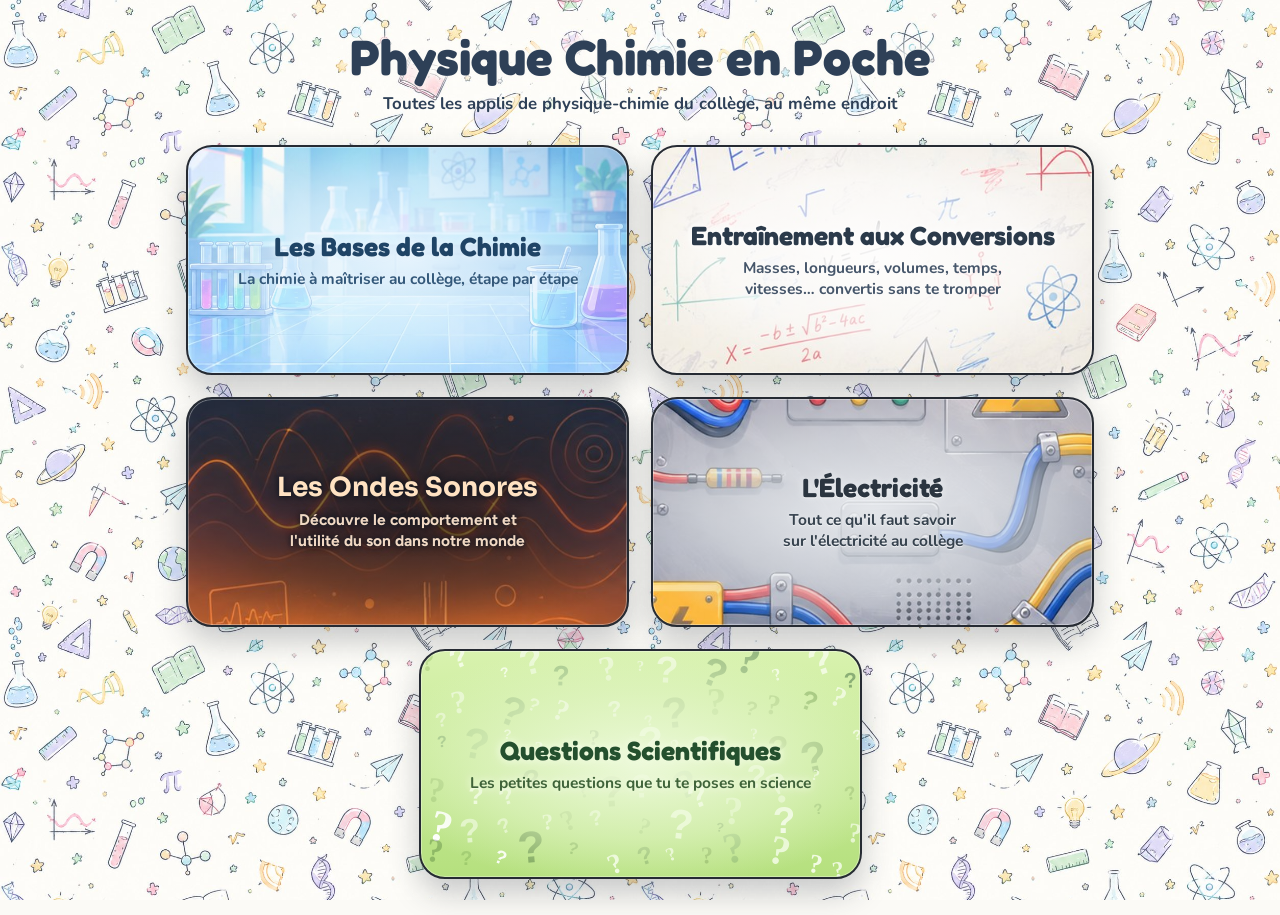
==== index.html @ ba9d2d0b "maj" ====
<!DOCTYPE html>
<html lang="fr">
<head>
<meta charset="UTF-8">
<meta name="viewport" content="width=device-width, initial-scale=1, viewport-fit=cover">
<meta name="theme-color" content="#FBFAF6">
<title>Physique Chimie en Poche</title>
<!-- Icône et nom quand l'appli est ajoutée à l'écran d'accueil du téléphone -->
<link rel="manifest" href="manifest.webmanifest">
<link rel="icon" href="portail/icone-32.png" type="image/png" sizes="32x32">
<link rel="apple-touch-icon" href="portail/icone-180.png">
<meta name="apple-mobile-web-app-capable" content="yes">
<meta name="mobile-web-app-capable" content="yes">
<meta name="apple-mobile-web-app-title" content="PC en Poche">
<meta name="apple-mobile-web-app-status-bar-style" content="default">
<link rel="stylesheet" href="portail/polices/polices.css">
<link rel="stylesheet" href="portail/style.css">
</head>
<body>
  <main class="portail">
    <header class="titre">
      <h1>Physique Chimie en Poche</h1>
      <p>Toutes les applis de physique-chimie du collège, au même endroit</p>
    </header>

    <!-- Chaque encadré a pour fond l'illustration de son appli (portail/encadre-*.jpg) et reprend sa police -->
    <nav class="applis" aria-label="Applis">
      <a class="appli appli--chimie" href="apps/chimie/index.html">
        <span class="appli__titre">Les Bases de la Chimie</span>
        <span class="appli__texte">La chimie à maîtriser au collège, étape par étape</span>
      </a>
      <a class="appli appli--conversions" href="apps/conversions/index.html">
        <span class="appli__titre">Entraînement aux Conversions</span>
        <span class="appli__texte">Masses, longueurs, volumes, temps, vitesses… convertis sans te tromper</span>
      </a>
      <a class="appli appli--ondes" href="apps/ondes/index.html">
        <span class="appli__titre">Les Ondes Sonores</span>
        <span class="appli__texte">Découvre le comportement et l'utilité du son dans notre monde</span>
      </a>
      <a class="appli appli--electricite" href="apps/electricite/index.html">
        <span class="appli__titre">L'Électricité</span>
        <span class="appli__texte">Tout ce qu'il faut savoir sur l'électricité au collège</span>
      </a>
      <!-- Questions Scientifiques : toujours le DERNIER encadré, ajouter les nouvelles applis au-dessus -->
      <a class="appli appli--questions" href="apps/questions/index.html">
        <span class="appli__titre">Questions Scientifiques</span>
        <span class="appli__texte">Les petites questions que tu te poses en science</span>
      </a>
    </nav>
  </main>
</body>
</html>
---- portail/polices/polices.css ----
/* Polices Google (Fredoka, Nunito, Sora, Figtree, Space Mono) copiées en local pour fonctionner sans internet */
/* latin-ext */
@font-face {
  font-family: 'Figtree';
  font-style: normal;
  font-weight: 600;
  font-display: swap;
  src: url(figtree-latin-ext.woff2) format('woff2');
  unicode-range: U+0100-02BA, U+02BD-02C5, U+02C7-02CC, U+02CE-02D7, U+02DD-02FF, U+0304, U+0308, U+0329, U+1D00-1DBF, U+1E00-1E9F, U+1EF2-1EFF, U+2020, U+20A0-20AB, U+20AD-20C4, U+2113, U+2C60-2C7F, U+A720-A7FF;
}
/* latin */
@font-face {
  font-family: 'Figtree';
  font-style: normal;
  font-weight: 600;
  font-display: swap;
  src: url(figtree-latin.woff2) format('woff2');
  unicode-range: U+0000-00FF, U+0131, U+0152-0153, U+02BB-02BC, U+02C6, U+02DA, U+02DC, U+0304, U+0308, U+0329, U+2000-206F, U+20AC, U+2122, U+2191, U+2193, U+2212, U+2215, U+FEFF, U+FFFD;
}
/* latin-ext */
@font-face {
  font-family: 'Figtree';
  font-style: normal;
  font-weight: 700;
  font-display: swap;
  src: url(figtree-latin-ext.woff2) format('woff2');
  unicode-range: U+0100-02BA, U+02BD-02C5, U+02C7-02CC, U+02CE-02D7, U+02DD-02FF, U+0304, U+0308, U+0329, U+1D00-1DBF, U+1E00-1E9F, U+1EF2-1EFF, U+2020, U+20A0-20AB, U+20AD-20C4, U+2113, U+2C60-2C7F, U+A720-A7FF;
}
/* latin */
@font-face {
  font-family: 'Figtree';
  font-style: normal;
  font-weight: 700;
  font-display: swap;
  src: url(figtree-latin.woff2) format('woff2');
  unicode-range: U+0000-00FF, U+0131, U+0152-0153, U+02BB-02BC, U+02C6, U+02DA, U+02DC, U+0304, U+0308, U+0329, U+2000-206F, U+20AC, U+2122, U+2191, U+2193, U+2212, U+2215, U+FEFF, U+FFFD;
}
/* latin-ext */
@font-face {
  font-family: 'Figtree';
  font-style: normal;
  font-weight: 800;
  font-display: swap;
  src: url(figtree-latin-ext.woff2) format('woff2');
  unicode-range: U+0100-02BA, U+02BD-02C5, U+02C7-02CC, U+02CE-02D7, U+02DD-02FF, U+0304, U+0308, U+0329, U+1D00-1DBF, U+1E00-1E9F, U+1EF2-1EFF, U+2020, U+20A0-20AB, U+20AD-20C4, U+2113, U+2C60-2C7F, U+A720-A7FF;
}
/* latin */
@font-face {
  font-family: 'Figtree';
  font-style: normal;
  font-weight: 800;
  font-display: swap;
  src: url(figtree-latin.woff2) format('woff2');
  unicode-range: U+0000-00FF, U+0131, U+0152-0153, U+02BB-02BC, U+02C6, U+02DA, U+02DC, U+0304, U+0308, U+0329, U+2000-206F, U+20AC, U+2122, U+2191, U+2193, U+2212, U+2215, U+FEFF, U+FFFD;
}
/* latin-ext */
@font-face {
  font-family: 'Fredoka';
  font-style: normal;
  font-weight: 500;
  font-stretch: 100%;
  font-display: swap;
  src: url(fredoka-latin-ext.woff2) format('woff2');
  unicode-range: U+0100-02BA, U+02BD-02C5, U+02C7-02CC, U+02CE-02D7, U+02DD-02FF, U+0304, U+0308, U+0329, U+1D00-1DBF, U+1E00-1E9F, U+1EF2-1EFF, U+2020, U+20A0-20AB, U+20AD-20C4, U+2113, U+2C60-2C7F, U+A720-A7FF;
}
/* latin */
@font-face {
  font-family: 'Fredoka';
  font-style: normal;
  font-weight: 500;
  font-stretch: 100%;
  font-display: swap;
  src: url(fredoka-latin.woff2) format('woff2');
  unicode-range: U+0000-00FF, U+0131, U+0152-0153, U+02BB-02BC, U+02C6, U+02DA, U+02DC, U+0304, U+0308, U+0329, U+2000-206F, U+20AC, U+2122, U+2191, U+2193, U+2212, U+2215, U+FEFF, U+FFFD;
}
/* latin-ext */
@font-face {
  font-family: 'Fredoka';
  font-style: normal;
  font-weight: 600;
  font-stretch: 100%;
  font-display: swap;
  src: url(fredoka-latin-ext.woff2) format('woff2');
  unicode-range: U+0100-02BA, U+02BD-02C5, U+02C7-02CC, U+02CE-02D7, U+02DD-02FF, U+0304, U+0308, U+0329, U+1D00-1DBF, U+1E00-1E9F, U+1EF2-1EFF, U+2020, U+20A0-20AB, U+20AD-20C4, U+2113, U+2C60-2C7F, U+A720-A7FF;
}
/* latin */
@font-face {
  font-family: 'Fredoka';
  font-style: normal;
  font-weight: 600;
  font-stretch: 100%;
  font-display: swap;
  src: url(fredoka-latin.woff2) format('woff2');
  unicode-range: U+0000-00FF, U+0131, U+0152-0153, U+02BB-02BC, U+02C6, U+02DA, U+02DC, U+0304, U+0308, U+0329, U+2000-206F, U+20AC, U+2122, U+2191, U+2193, U+2212, U+2215, U+FEFF, U+FFFD;
}
/* latin-ext */
@font-face {
  font-family: 'Fredoka';
  font-style: normal;
  font-weight: 700;
  font-stretch: 100%;
  font-display: swap;
  src: url(fredoka-latin-ext.woff2) format('woff2');
  unicode-range: U+0100-02BA, U+02BD-02C5, U+02C7-02CC, U+02CE-02D7, U+02DD-02FF, U+0304, U+0308, U+0329, U+1D00-1DBF, U+1E00-1E9F, U+1EF2-1EFF, U+2020, U+20A0-20AB, U+20AD-20C4, U+2113, U+2C60-2C7F, U+A720-A7FF;
}
/* latin */
@font-face {
  font-family: 'Fredoka';
  font-style: normal;
  font-weight: 700;
  font-stretch: 100%;
  font-display: swap;
  src: url(fredoka-latin.woff2) format('woff2');
  unicode-range: U+0000-00FF, U+0131, U+0152-0153, U+02BB-02BC, U+02C6, U+02DA, U+02DC, U+0304, U+0308, U+0329, U+2000-206F, U+20AC, U+2122, U+2191, U+2193, U+2212, U+2215, U+FEFF, U+FFFD;
}
/* latin-ext */
@font-face {
  font-family: 'Nunito';
  font-style: normal;
  font-weight: 600;
  font-display: swap;
  src: url(nunito-latin-ext.woff2) format('woff2');
  unicode-range: U+0100-02BA, U+02BD-02C5, U+02C7-02CC, U+02CE-02D7, U+02DD-02FF, U+0304, U+0308, U+0329, U+1D00-1DBF, U+1E00-1E9F, U+1EF2-1EFF, U+2020, U+20A0-20AB, U+20AD-20C4, U+2113, U+2C60-2C7F, U+A720-A7FF;
}
/* latin */
@font-face {
  font-family: 'Nunito';
  font-style: normal;
  font-weight: 600;
  font-display: swap;
  src: url(nunito-latin.woff2) format('woff2');
  unicode-range: U+0000-00FF, U+0131, U+0152-0153, U+02BB-02BC, U+02C6, U+02DA, U+02DC, U+0304, U+0308, U+0329, U+2000-206F, U+20AC, U+2122, U+2191, U+2193, U+2212, U+2215, U+FEFF, U+FFFD;
}
/* latin-ext */
@font-face {
  font-family: 'Nunito';
  font-style: normal;
  font-weight: 700;
  font-display: swap;
  src: url(nunito-latin-ext.woff2) format('woff2');
  unicode-range: U+0100-02BA, U+02BD-02C5, U+02C7-02CC, U+02CE-02D7, U+02DD-02FF, U+0304, U+0308, U+0329, U+1D00-1DBF, U+1E00-1E9F, U+1EF2-1EFF, U+2020, U+20A0-20AB, U+20AD-20C4, U+2113, U+2C60-2C7F, U+A720-A7FF;
}
/* latin */
@font-face {
  font-family: 'Nunito';
  font-style: normal;
  font-weight: 700;
  font-display: swap;
  src: url(nunito-latin.woff2) format('woff2');
  unicode-range: U+0000-00FF, U+0131, U+0152-0153, U+02BB-02BC, U+02C6, U+02DA, U+02DC, U+0304, U+0308, U+0329, U+2000-206F, U+20AC, U+2122, U+2191, U+2193, U+2212, U+2215, U+FEFF, U+FFFD;
}
/* latin-ext */
@font-face {
  font-family: 'Nunito';
  font-style: normal;
  font-weight: 800;
  font-display: swap;
  src: url(nunito-latin-ext.woff2) format('woff2');
  unicode-range: U+0100-02BA, U+02BD-02C5, U+02C7-02CC, U+02CE-02D7, U+02DD-02FF, U+0304, U+0308, U+0329, U+1D00-1DBF, U+1E00-1E9F, U+1EF2-1EFF, U+2020, U+20A0-20AB, U+20AD-20C4, U+2113, U+2C60-2C7F, U+A720-A7FF;
}
/* latin */
@font-face {
  font-family: 'Nunito';
  font-style: normal;
  font-weight: 800;
  font-display: swap;
  src: url(nunito-latin.woff2) format('woff2');
  unicode-range: U+0000-00FF, U+0131, U+0152-0153, U+02BB-02BC, U+02C6, U+02DA, U+02DC, U+0304, U+0308, U+0329, U+2000-206F, U+20AC, U+2122, U+2191, U+2193, U+2212, U+2215, U+FEFF, U+FFFD;
}
/* latin-ext */
@font-face {
  font-family: 'Sora';
  font-style: normal;
  font-weight: 500;
  font-display: swap;
  src: url(sora-latin-ext.woff2) format('woff2');
  unicode-range: U+0100-02BA, U+02BD-02C5, U+02C7-02CC, U+02CE-02D7, U+02DD-02FF, U+0304, U+0308, U+0329, U+1D00-1DBF, U+1E00-1E9F, U+1EF2-1EFF, U+2020, U+20A0-20AB, U+20AD-20C4, U+2113, U+2C60-2C7F, U+A720-A7FF;
}
/* latin */
@font-face {
  font-family: 'Sora';
  font-style: normal;
  font-weight: 500;
  font-display: swap;
  src: url(sora-latin.woff2) format('woff2');
  unicode-range: U+0000-00FF, U+0131, U+0152-0153, U+02BB-02BC, U+02C6, U+02DA, U+02DC, U+0304, U+0308, U+0329, U+2000-206F, U+20AC, U+2122, U+2191, U+2193, U+2212, U+2215, U+FEFF, U+FFFD;
}
/* latin-ext */
@font-face {
  font-family: 'Sora';
  font-style: normal;
  font-weight: 600;
  font-display: swap;
  src: url(sora-latin-ext.woff2) format('woff2');
  unicode-range: U+0100-02BA, U+02BD-02C5, U+02C7-02CC, U+02CE-02D7, U+02DD-02FF, U+0304, U+0308, U+0329, U+1D00-1DBF, U+1E00-1E9F, U+1EF2-1EFF, U+2020, U+20A0-20AB, U+20AD-20C4, U+2113, U+2C60-2C7F, U+A720-A7FF;
}
/* latin */
@font-face {
  font-family: 'Sora';
  font-style: normal;
  font-weight: 600;
  font-display: swap;
  src: url(sora-latin.woff2) format('woff2');
  unicode-range: U+0000-00FF, U+0131, U+0152-0153, U+02BB-02BC, U+02C6, U+02DA, U+02DC, U+0304, U+0308, U+0329, U+2000-206F, U+20AC, U+2122, U+2191, U+2193, U+2212, U+2215, U+FEFF, U+FFFD;
}
/* latin-ext */
@font-face {
  font-family: 'Sora';
  font-style: normal;
  font-weight: 700;
  font-display: swap;
  src: url(sora-latin-ext.woff2) format('woff2');
  unicode-range: U+0100-02BA, U+02BD-02C5, U+02C7-02CC, U+02CE-02D7, U+02DD-02FF, U+0304, U+0308, U+0329, U+1D00-1DBF, U+1E00-1E9F, U+1EF2-1EFF, U+2020, U+20A0-20AB, U+20AD-20C4, U+2113, U+2C60-2C7F, U+A720-A7FF;
}
/* latin */
@font-face {
  font-family: 'Sora';
  font-style: normal;
  font-weight: 700;
  font-display: swap;
  src: url(sora-latin.woff2) format('woff2');
  unicode-range: U+0000-00FF, U+0131, U+0152-0153, U+02BB-02BC, U+02C6, U+02DA, U+02DC, U+0304, U+0308, U+0329, U+2000-206F, U+20AC, U+2122, U+2191, U+2193, U+2212, U+2215, U+FEFF, U+FFFD;
}
/* latin-ext */
@font-face {
  font-family: 'Space Mono';
  font-style: normal;
  font-weight: 400;
  font-display: swap;
  src: url(space-mono-latin-ext.woff2) format('woff2');
  unicode-range: U+0100-02BA, U+02BD-02C5, U+02C7-02CC, U+02CE-02D7, U+02DD-02FF, U+0304, U+0308, U+0329, U+1D00-1DBF, U+1E00-1E9F, U+1EF2-1EFF, U+2020, U+20A0-20AB, U+20AD-20C4, U+2113, U+2C60-2C7F, U+A720-A7FF;
}
/* latin */
@font-face {
  font-family: 'Space Mono';
  font-style: normal;
  font-weight: 400;
  font-display: swap;
  src: url(space-mono-latin.woff2) format('woff2');
  unicode-range: U+0000-00FF, U+0131, U+0152-0153, U+02BB-02BC, U+02C6, U+02DA, U+02DC, U+0304, U+0308, U+0329, U+2000-206F, U+20AC, U+2122, U+2191, U+2193, U+2212, U+2215, U+FEFF, U+FFFD;
}
/* latin-ext */
@font-face {
  font-family: 'Space Mono';
  font-style: normal;
  font-weight: 700;
  font-display: swap;
  src: url(space-mono-latin-ext-2.woff2) format('woff2');
  unicode-range: U+0100-02BA, U+02BD-02C5, U+02C7-02CC, U+02CE-02D7, U+02DD-02FF, U+0304, U+0308, U+0329, U+1D00-1DBF, U+1E00-1E9F, U+1EF2-1EFF, U+2020, U+20A0-20AB, U+20AD-20C4, U+2113, U+2C60-2C7F, U+A720-A7FF;
}
/* latin */
@font-face {
  font-family: 'Space Mono';
  font-style: normal;
  font-weight: 700;
  font-display: swap;
  src: url(space-mono-latin-2.woff2) format('woff2');
  unicode-range: U+0000-00FF, U+0131, U+0152-0153, U+02BB-02BC, U+02C6, U+02DA, U+02DC, U+0304, U+0308, U+0329, U+2000-206F, U+20AC, U+2122, U+2191, U+2193, U+2212, U+2215, U+FEFF, U+FFFD;
}
---- portail/style.css ----
/* ===== Physique Chimie en Poche : page principale ===== */
* { box-sizing: border-box; -webkit-tap-highlight-color: transparent; }
html { background: #FBFAF6; -webkit-text-size-adjust: 100%; text-size-adjust: 100%; }
html, body { margin: 0; padding: 0; color: #2E4057; font-family: 'Nunito', system-ui, -apple-system, 'Segoe UI', sans-serif; font-weight: 600; }
body { min-height: 100vh; min-height: 100dvh; overflow-x: hidden; position: relative; }

/* Fond : motifs scientifiques pastel sur papier crème (portail/fond-motifs.jpg, se raccorde sans couture) */
body::before {
  content: ''; position: fixed; inset: 0; z-index: -1; pointer-events: none;
  background: url("fond-motifs.jpg") 0 0 / 640px 640px repeat;
}

.portail {
  width: 100%; max-width: 940px; margin: 0 auto;
  padding: calc(30px + env(safe-area-inset-top, 0px)) 16px calc(36px + env(safe-area-inset-bottom, 0px));
}

/* Titre sans encadré, d'une seule couleur : bleu ardoise sombre (halo crème pour rester lisible sur les motifs) */
.titre { text-align: center; margin: 0 auto 30px; max-width: 680px; }
.titre h1 {
  margin: 0; color: #2E4057; font-family: 'Fredoka', 'Nunito', system-ui, sans-serif; font-weight: 700;
  font-size: clamp(1.5rem, 6.8vw, 3.1rem); line-height: 1.1; text-wrap: balance;
  text-shadow: 0 0 6px #FBFAF6, 0 0 14px #FBFAF6, 0 0 24px #FBFAF6;
}
.titre p {
  margin: 8px 0 0; color: #2E4057; font-weight: 700; font-size: 1.05rem; line-height: 1.35; text-wrap: balance;
  text-shadow: 0 0 5px #FBFAF6, 0 0 12px #FBFAF6;
}

/* Encadrés des applis : l'illustration de l'appli en fond, titre et sous-titre centrés par-dessus */
.applis { display: grid; grid-template-columns: repeat(2, 1fr); gap: 22px; }
.appli {
  position: relative; isolation: isolate; overflow: hidden;
  display: flex; flex-direction: column; align-items: center; justify-content: center; gap: 8px;
  min-height: 230px; padding: 24px 26px; border-radius: 26px; text-align: center; text-decoration: none;
  border: 2.5px solid #262B33; /* liseré sombre, à peine plus clair que le noir, pour détacher l'encadré du fond */
  background: var(--fond) center / cover no-repeat;
  box-shadow: 0 14px 30px rgba(40,46,60,.25), inset 0 0 0 1px rgba(255,255,255,.35);
  transition: transform .15s ease, box-shadow .15s ease;
}
/* Voile au centre de l'illustration pour que le texte reste lisible */
.appli::before { content: ''; position: absolute; inset: 0; z-index: -1; pointer-events: none; background: var(--voile); }
.appli:hover { transform: translateY(-3px); box-shadow: 0 20px 36px rgba(40,46,60,.3), inset 0 0 0 1px rgba(255,255,255,.35); }
.appli:active { transform: translateY(2px); }
.appli:focus-visible { outline: 4px solid #2E4057; outline-offset: 3px; }
.appli__titre { font-size: 1.65rem; font-weight: 700; line-height: 1.15; }
.appli__texte { max-width: 22em; font-size: .97rem; font-weight: 700; line-height: 1.35; text-wrap: balance; }

/* Les Bases de la Chimie : laboratoire bleu clair lumineux */
.appli--chimie {
  --fond: url("encadre-chimie.jpg");
  --voile: radial-gradient(ellipse 62% 58% at 50% 50%, rgba(240,248,255,.88), rgba(225,240,252,.55) 60%, rgba(225,240,252,0) 100%);
  color: #1F4466; font-family: 'Fredoka', 'Nunito', sans-serif;
}
.appli--chimie .appli__titre, .appli--chimie .appli__texte { text-shadow: 0 0 8px rgba(240,248,255,.95); }
.appli--chimie .appli__texte { font-family: 'Nunito', sans-serif; color: #33587A; }

/* Entraînement aux conversions : tableau blanc couvert de formules au feutre */
.appli--conversions {
  --fond: url("encadre-conversions.jpg");
  --voile: radial-gradient(ellipse 62% 55% at 50% 48%, rgba(255,255,255,.9), rgba(255,255,255,.6) 60%, rgba(255,255,255,0) 100%);
  color: #2B3A4A; font-family: 'Fredoka', 'Nunito', sans-serif;
  background-position: center 35%;
}
.appli--conversions .appli__titre, .appli--conversions .appli__texte { text-shadow: 0 0 6px #fff, 0 0 12px #fff; }
.appli--conversions .appli__texte { font-family: 'Nunito', sans-serif; color: #46566A; }

/* Les Ondes Sonores : nuit bleutée traversée d'ondes orange lumineuses */
.appli--ondes {
  --fond: url("encadre-ondes.jpg");
  --voile: radial-gradient(ellipse 62% 55% at 50% 50%, rgba(18,24,34,.72), rgba(18,24,34,.35) 65%, rgba(18,24,34,0) 100%);
  color: #FFF4E8; font-family: 'Sora', 'Figtree', sans-serif;
}
.appli--ondes .appli__titre, .appli--ondes .appli__texte { text-shadow: 0 0 10px #121822, 0 0 4px #121822; }
.appli--ondes .appli__titre { color: #FFE2C2; }
.appli--ondes .appli__texte { font-family: 'Figtree', sans-serif; color: #F1D9C4; }

/* L'électricité : tableau électrique en métal brossé, câbles rouges, bleus et jaunes */
.appli--electricite {
  --fond: url("encadre-electricite.jpg");
  --voile: radial-gradient(ellipse 62% 55% at 50% 50%, rgba(236,239,242,.9), rgba(220,224,228,.6) 60%, rgba(220,224,228,0) 100%);
  color: #2B3540; font-family: 'Fredoka', 'Nunito', sans-serif;
}
.appli--electricite .appli__titre, .appli--electricite .appli__texte { text-shadow: 0 1px 0 rgba(255,255,255,.7), 0 0 8px rgba(236,239,242,.95); }
.appli--electricite .appli__texte { font-family: 'Nunito', sans-serif; color: #36424E; }

/* Questions Scientifiques : fond vert pomme couvert de « ? » clairs et sombres, comme l'accueil de l'appli.
   Toujours le dernier encadré : seul sur sa ligne (nombre impair d'encadrés), il est centré, de la largeur d'une colonne */
.appli--questions {
  --fond: url("encadre-questions.svg");
  --voile: radial-gradient(ellipse 62% 55% at 50% 50%, rgba(240,251,224,.9), rgba(226,245,198,.6) 60%, rgba(226,245,198,0) 100%);
  color: #24502E; font-family: 'Fredoka', 'Nunito', sans-serif;
}
.appli--questions:nth-child(odd) { grid-column: 1 / -1; justify-self: center; width: calc(50% - 11px); }
.appli--questions .appli__titre, .appli--questions .appli__texte { text-shadow: 0 0 6px #F0FBE0, 0 0 12px #F0FBE0; }
.appli--questions .appli__texte { font-family: 'Nunito', sans-serif; color: #3F6339; }

/* Smartphone : les encadrés les uns sous les autres */
@media (max-width: 640px) {
  body::before { background-size: 460px 460px; }
  .portail { padding-left: 16px; padding-right: 16px; }
  .titre { margin-bottom: 22px; }
  .titre p { font-size: .95rem; }
  .applis { grid-template-columns: 1fr; gap: 16px; }
  .appli--questions:nth-child(odd) { width: auto; justify-self: stretch; }
  .appli { min-height: 170px; padding: 20px 20px; gap: 6px; }
  .appli__titre { font-size: 1.45rem; }
  .appli__texte { font-size: .9rem; }
}
@media (prefers-reduced-motion: reduce) { .appli { transition: none; } }
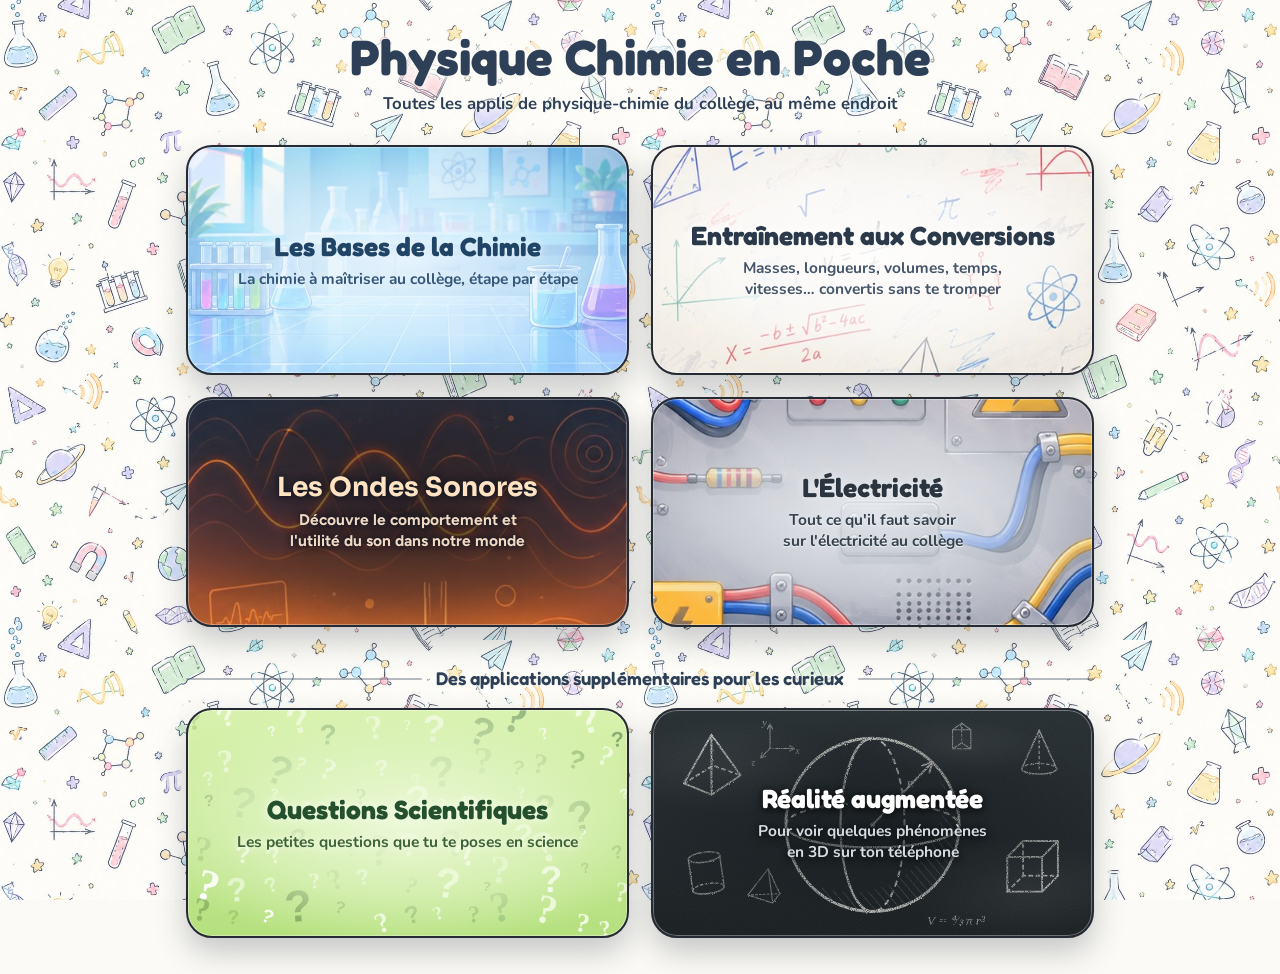
==== commit 3383575e: "maj" ====
--- a/index.html
+++ b/index.html
@@ -24,7 +24,7 @@
     </header>
 
     <!-- Chaque encadré a pour fond l'illustration de son appli (portail/encadre-*.jpg) et reprend sa police -->
-    <nav class="applis" aria-label="Applis">
+    <nav class="applis" aria-label="Modules de cours">
       <a class="appli appli--chimie" href="apps/chimie/index.html">
         <span class="appli__titre">Les Bases de la Chimie</span>
         <span class="appli__texte">La chimie à maîtriser au collège, étape par étape</span>
@@ -41,12 +41,22 @@
         <span class="appli__titre">L'Électricité</span>
         <span class="appli__texte">Tout ce qu'il faut savoir sur l'électricité au collège</span>
       </a>
-      <!-- Questions Scientifiques : toujours le DERNIER encadré, ajouter les nouvelles applis au-dessus -->
-      <a class="appli appli--questions" href="apps/questions/index.html">
-        <span class="appli__titre">Questions Scientifiques</span>
-        <span class="appli__texte">Les petites questions que tu te poses en science</span>
-      </a>
     </nav>
+
+    <!-- Modules supplémentaires : toujours SOUS les modules de cours (ajouter les nouvelles applis de cours dans la liste au-dessus) -->
+    <section class="bonus">
+      <h2 class="bonus__titre">Des applications supplémentaires pour les curieux</h2>
+      <nav class="applis" aria-label="Applications supplémentaires">
+        <a class="appli appli--questions" href="apps/questions/index.html">
+          <span class="appli__titre">Questions Scientifiques</span>
+          <span class="appli__texte">Les petites questions que tu te poses en science</span>
+        </a>
+        <a class="appli appli--realite" href="apps/realite/index.html">
+          <span class="appli__titre">Réalité augmentée</span>
+          <span class="appli__texte">Pour voir quelques phénomènes en 3D sur ton téléphone</span>
+        </a>
+      </nav>
+    </section>
   </main>
 </body>
 </html>
--- a/portail/style.css
+++ b/portail/style.css
@@ -84,16 +84,35 @@
 .appli--electricite .appli__titre, .appli--electricite .appli__texte { text-shadow: 0 1px 0 rgba(255,255,255,.7), 0 0 8px rgba(236,239,242,.95); }
 .appli--electricite .appli__texte { font-family: 'Nunito', sans-serif; color: #36424E; }
 
-/* Questions Scientifiques : fond vert pomme couvert de « ? » clairs et sombres, comme l'accueil de l'appli.
-   Toujours le dernier encadré : seul sur sa ligne (nombre impair d'encadrés), il est centré, de la largeur d'une colonne */
+/* Un encadré seul sur la dernière ligne (nombre impair dans une liste) : centré, de la largeur d'une colonne */
+.applis > .appli:last-child:nth-child(odd) { grid-column: 1 / -1; justify-self: center; width: calc(50% - 11px); }
+
+/* Modules supplémentaires : sous les modules de cours, annoncés par un petit texte entre deux traits */
+.bonus { margin-top: 40px; }
+.bonus__titre {
+  display: flex; align-items: center; gap: 14px; margin: 0 0 18px;
+  color: #2E4057; font-family: 'Fredoka', 'Nunito', sans-serif; font-weight: 600; font-size: 1.15rem; line-height: 1.25; text-align: center;
+  text-shadow: 0 0 5px #FBFAF6, 0 0 12px #FBFAF6;
+}
+.bonus__titre::before, .bonus__titre::after { content: ''; flex: 1; height: 2px; border-radius: 2px; background: rgba(46,64,87,.35); }
+
+/* Questions Scientifiques : fond vert pomme couvert de « ? » clairs et sombres, comme l'accueil de l'appli */
 .appli--questions {
   --fond: url("encadre-questions.svg");
   --voile: radial-gradient(ellipse 62% 55% at 50% 50%, rgba(240,251,224,.9), rgba(226,245,198,.6) 60%, rgba(226,245,198,0) 100%);
   color: #24502E; font-family: 'Fredoka', 'Nunito', sans-serif;
 }
-.appli--questions:nth-child(odd) { grid-column: 1 / -1; justify-self: center; width: calc(50% - 11px); }
 .appli--questions .appli__titre, .appli--questions .appli__texte { text-shadow: 0 0 6px #F0FBE0, 0 0 12px #F0FBE0; }
 .appli--questions .appli__texte { font-family: 'Nunito', sans-serif; color: #3F6339; }
+
+/* Réalité augmentée : tableau noir, figures en 3D dessinées à la craie, grosse sphère derrière le titre */
+.appli--realite {
+  --fond: url("encadre-realite.svg");
+  --voile: radial-gradient(ellipse 56% 48% at 50% 50%, rgba(24,29,32,.62), rgba(24,29,32,.3) 65%, rgba(24,29,32,0) 100%);
+  color: #fff; font-family: 'Fredoka', 'Nunito', sans-serif;
+}
+.appli--realite .appli__titre, .appli--realite .appli__texte { text-shadow: 0 2px 10px rgba(0,0,0,.75), 0 0 4px #181D20; }
+.appli--realite .appli__texte { font-family: 'Nunito', sans-serif; color: #D5DDE2; }
 
 /* Smartphone : les encadrés les uns sous les autres */
 @media (max-width: 640px) {
@@ -102,7 +121,9 @@
   .titre { margin-bottom: 22px; }
   .titre p { font-size: .95rem; }
   .applis { grid-template-columns: 1fr; gap: 16px; }
-  .appli--questions:nth-child(odd) { width: auto; justify-self: stretch; }
+  .applis > .appli:last-child:nth-child(odd) { width: auto; justify-self: stretch; }
+  .bonus { margin-top: 30px; }
+  .bonus__titre { font-size: 1.02rem; gap: 10px; }
   .appli { min-height: 170px; padding: 20px 20px; gap: 6px; }
   .appli__titre { font-size: 1.45rem; }
   .appli__texte { font-size: .9rem; }
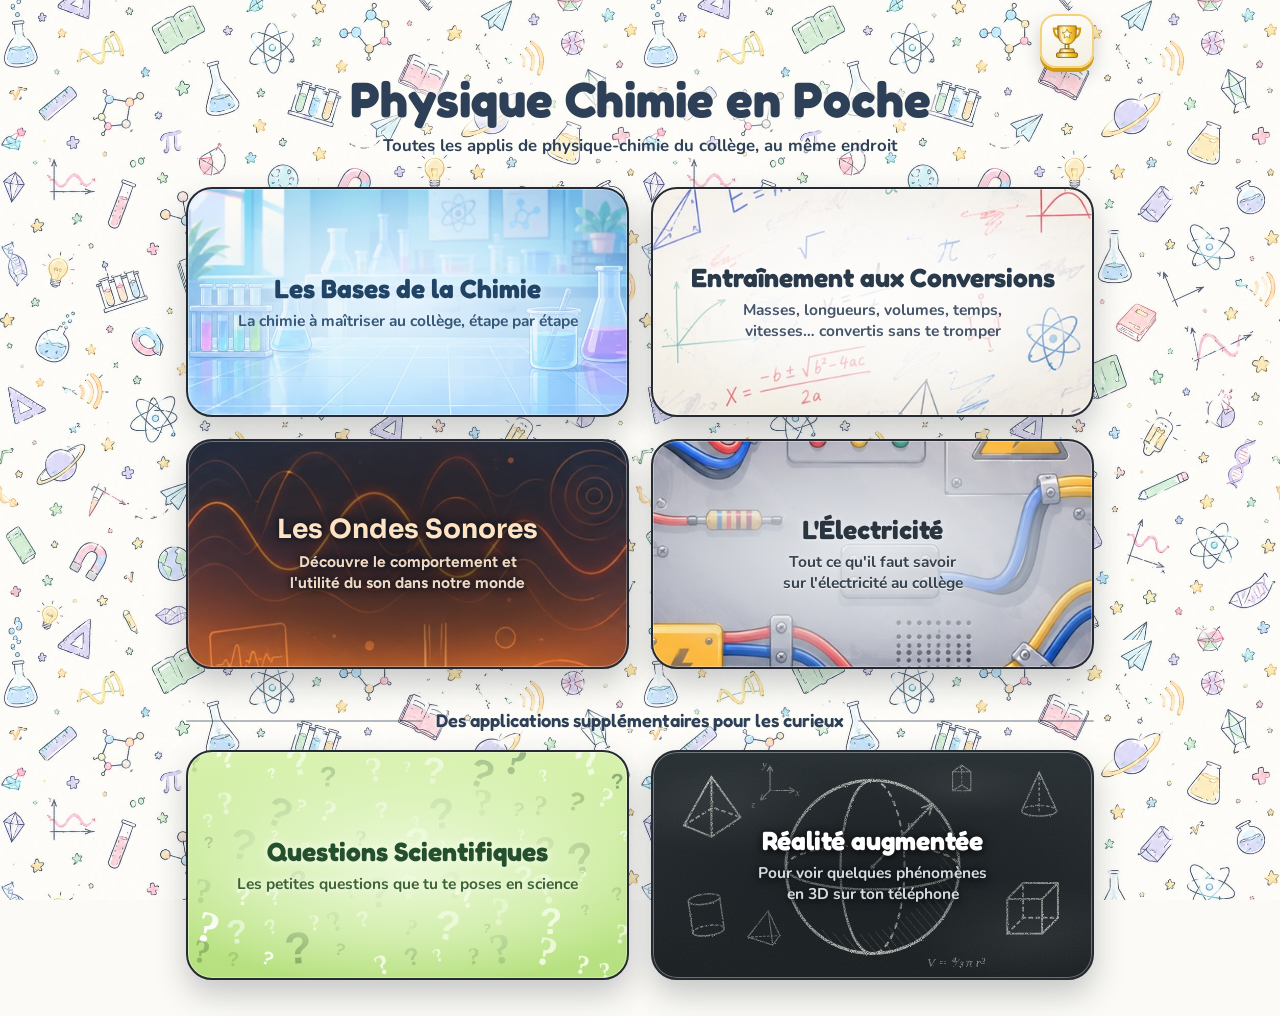
==== commit 73a56c62: "trophées" ====
--- a/index.html
+++ b/index.html
@@ -18,6 +18,10 @@
 </head>
 <body>
   <main class="portail">
+    <!-- Bouton des trophées (accomplissements dans toutes les applis) : portail/trophees.js et portail/trophees-page.js -->
+    <div class="barre">
+      <button type="button" class="trophees-btn" id="trophees-btn" aria-label="Mes trophées" aria-controls="trophees"></button>
+    </div>
     <header class="titre">
       <h1>Physique Chimie en Poche</h1>
       <p>Toutes les applis de physique-chimie du collège, au même endroit</p>
@@ -58,5 +62,22 @@
       </nav>
     </section>
   </main>
+
+  <!-- Liste des trophées -->
+  <div class="trophees" id="trophees" hidden role="dialog" aria-modal="true" aria-labelledby="trophees-titre">
+    <div class="trophees__boite">
+      <div class="trophees__tete">
+        <div>
+          <h2 id="trophees-titre">Mes trophées</h2>
+          <p id="trophees-compte"></p>
+        </div>
+        <button type="button" class="trophees__fermer" id="trophees-fermer" aria-label="Fermer">✕</button>
+      </div>
+      <ul class="trophees__liste" id="trophees-liste"></ul>
+    </div>
+  </div>
+
+  <script src="portail/trophees.js"></script>
+  <script src="portail/trophees-page.js"></script>
 </body>
 </html>
--- a/portail/style.css
+++ b/portail/style.css
@@ -14,6 +14,48 @@
   width: 100%; max-width: 940px; margin: 0 auto;
   padding: calc(30px + env(safe-area-inset-top, 0px)) 16px calc(36px + env(safe-area-inset-bottom, 0px));
 }
+
+/* ===== Trophées ===== */
+/* Bouton carré aux coins arrondis, en haut à droite, avec un trophée dessiné */
+.barre { display: flex; justify-content: flex-end; margin: -16px 0 4px; }
+.trophees-btn {
+  width: 54px; height: 54px; padding: 6px; border: none; border-radius: 16px; cursor: pointer;
+  background: linear-gradient(160deg, #FFFFFF, #F3EEDD); box-shadow: 0 4px 0 #D49A12, 0 8px 18px rgba(40,46,60,.22), inset 0 0 0 2px #F2D27A;
+  transition: transform .12s, box-shadow .12s;
+}
+.trophees-btn:active { transform: translateY(3px); box-shadow: 0 1px 0 #D49A12, 0 4px 10px rgba(40,46,60,.2), inset 0 0 0 2px #F2D27A; }
+.trophees-btn:focus-visible { outline: 4px solid #2E4057; outline-offset: 3px; }
+.trophees-btn svg { display: block; width: 100%; height: 100%; }
+
+/* Fenêtre de la liste */
+body.trophees-ouvert { overflow: hidden; }
+.trophees {
+  position: fixed; inset: 0; z-index: 50; overflow-y: auto; overscroll-behavior: contain;
+  padding: calc(16px + env(safe-area-inset-top, 0px)) 16px calc(16px + env(safe-area-inset-bottom, 0px));
+  background: rgba(30, 38, 52, .55); -webkit-backdrop-filter: blur(4px); backdrop-filter: blur(4px);
+}
+.trophees[hidden] { display: none; }
+.trophees__boite { max-width: 640px; margin: 0 auto; padding: 18px 16px 20px; border-radius: 28px; background: #FBFAF6; box-shadow: 0 20px 50px rgba(0,0,0,.35); }
+.trophees__tete { display: flex; align-items: flex-start; justify-content: space-between; gap: 12px; margin: 0 4px 14px; }
+.trophees__tete h2 { margin: 0; font-family: 'Fredoka', 'Nunito', sans-serif; font-weight: 700; font-size: 1.6rem; color: #2E4057; }
+.trophees__tete p { margin: 2px 0 0; font-weight: 700; color: #6E7C8C; }
+.trophees__fermer { flex: none; width: 42px; height: 42px; border: none; border-radius: 50%; cursor: pointer; font-size: 1.1rem; font-weight: 800; color: #2E4057; background: #ECEFF3; }
+.trophees__liste { list-style: none; margin: 0; padding: 0; display: grid; gap: 12px; }
+/* Un trophée : rectangle très arrondi cerclé de son métal */
+.trophee {
+  display: flex; align-items: center; gap: 14px; padding: 12px 18px 12px 12px; border-radius: 30px;
+  border: 3.5px solid transparent;
+  background: linear-gradient(#FFFFFF, #FFFFFF) padding-box, linear-gradient(120deg, var(--t3), var(--t1) 30%, var(--t2) 55%, var(--t3) 80%, var(--t4)) border-box;
+  box-shadow: 0 4px 12px rgba(40,46,60,.1);
+}
+.trophee--ok { background: linear-gradient(120deg, #FFFFFF, color-mix(in srgb, var(--t1) 60%, #fff)) padding-box, linear-gradient(120deg, var(--t3), var(--t1) 30%, var(--t2) 55%, var(--t3) 80%, var(--t4)) border-box; }
+.trophee__ico { flex: none; width: 56px; height: 56px; }
+.trophee--ok .trophee__ico { filter: drop-shadow(0 3px 4px rgba(0,0,0,.25)); }
+.trophee__titre { display: block; font-family: 'Fredoka', 'Nunito', sans-serif; font-weight: 600; font-size: 1.08rem; line-height: 1.2; color: #2E4057; }
+.trophee__desc { display: block; margin-top: 2px; font-size: .9rem; font-weight: 700; line-height: 1.3; color: #4E5B6A; }
+.trophee__desc--secret { letter-spacing: .15em; color: #9AA4B0; }
+.trophee__metal { display: block; margin-top: 3px; font-size: .72rem; font-weight: 800; letter-spacing: .06em; text-transform: uppercase; color: var(--t4); }
+.trophee:not(.trophee--ok) .trophee__titre { color: #5E6B7A; }
 
 /* Titre sans encadré, d'une seule couleur : bleu ardoise sombre (halo crème pour rester lisible sur les motifs) */
 .titre { text-align: center; margin: 0 auto 30px; max-width: 680px; }
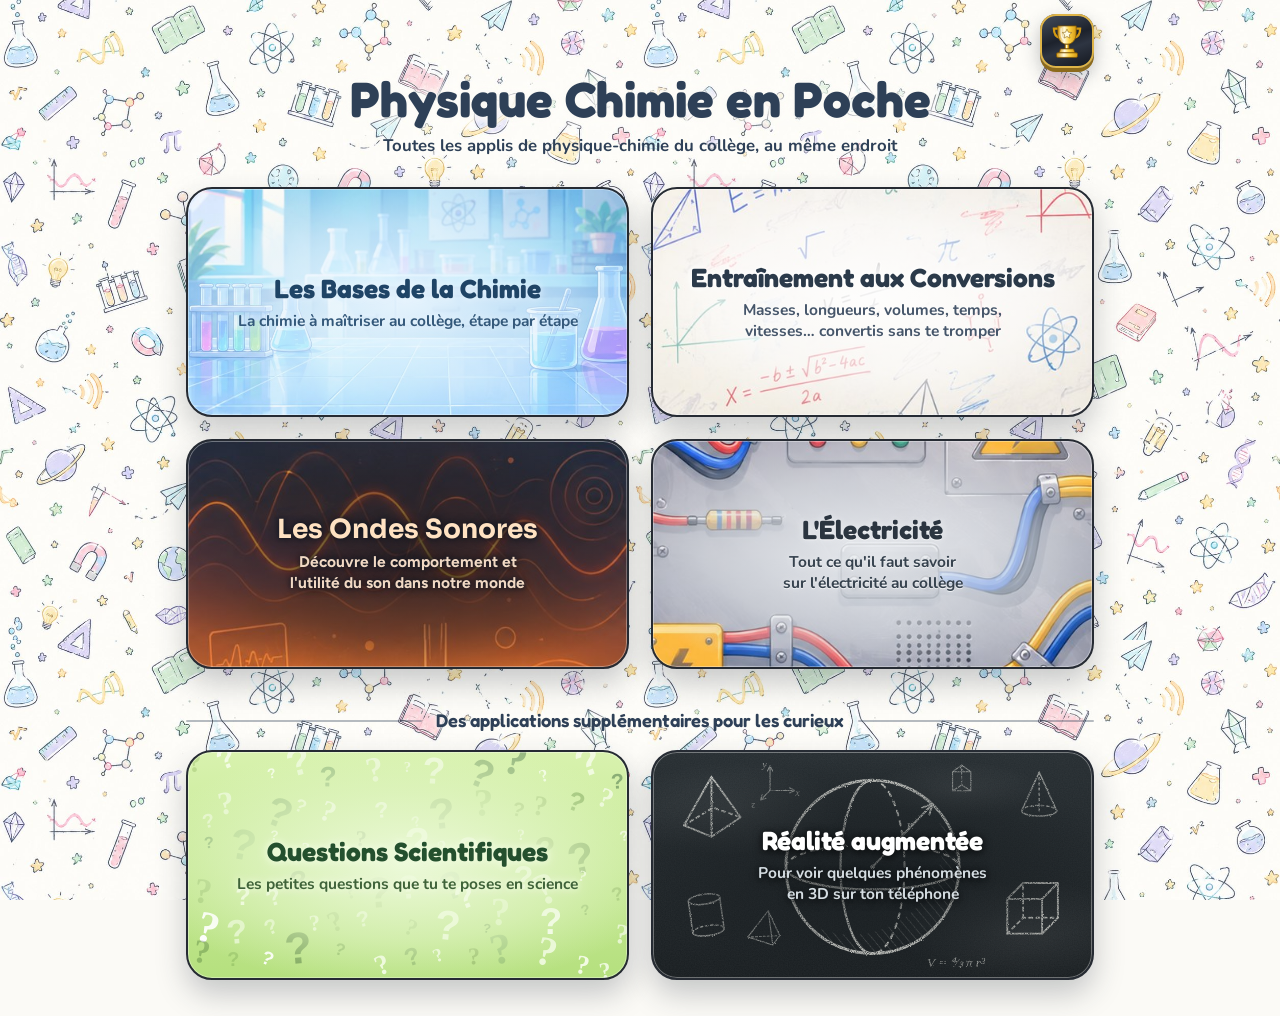
==== commit ad98f7b4: "trophées" ====
--- a/index.html
+++ b/index.html
@@ -29,19 +29,19 @@
 
     <!-- Chaque encadré a pour fond l'illustration de son appli (portail/encadre-*.jpg) et reprend sa police -->
     <nav class="applis" aria-label="Modules de cours">
-      <a class="appli appli--chimie" href="apps/chimie/index.html">
+      <a class="appli appli--chimie" href="apps/chimie/index.html?v=202610311128">
         <span class="appli__titre">Les Bases de la Chimie</span>
         <span class="appli__texte">La chimie à maîtriser au collège, étape par étape</span>
       </a>
-      <a class="appli appli--conversions" href="apps/conversions/index.html">
+      <a class="appli appli--conversions" href="apps/conversions/index.html?v=202610311131">
         <span class="appli__titre">Entraînement aux Conversions</span>
         <span class="appli__texte">Masses, longueurs, volumes, temps, vitesses… convertis sans te tromper</span>
       </a>
-      <a class="appli appli--ondes" href="apps/ondes/index.html">
+      <a class="appli appli--ondes" href="apps/ondes/index.html?v=202610311128">
         <span class="appli__titre">Les Ondes Sonores</span>
         <span class="appli__texte">Découvre le comportement et l'utilité du son dans notre monde</span>
       </a>
-      <a class="appli appli--electricite" href="apps/electricite/index.html">
+      <a class="appli appli--electricite" href="apps/electricite/index.html?v=202610311128">
         <span class="appli__titre">L'Électricité</span>
         <span class="appli__texte">Tout ce qu'il faut savoir sur l'électricité au collège</span>
       </a>
@@ -51,11 +51,11 @@
     <section class="bonus">
       <h2 class="bonus__titre">Des applications supplémentaires pour les curieux</h2>
       <nav class="applis" aria-label="Applications supplémentaires">
-        <a class="appli appli--questions" href="apps/questions/index.html">
+        <a class="appli appli--questions" href="apps/questions/index.html?v=202610311128">
           <span class="appli__titre">Questions Scientifiques</span>
           <span class="appli__texte">Les petites questions que tu te poses en science</span>
         </a>
-        <a class="appli appli--realite" href="apps/realite/index.html">
+        <a class="appli appli--realite" href="apps/realite/index.html?v=202610311128">
           <span class="appli__titre">Réalité augmentée</span>
           <span class="appli__texte">Pour voir quelques phénomènes en 3D sur ton téléphone</span>
         </a>
--- a/portail/style.css
+++ b/portail/style.css
@@ -20,10 +20,11 @@
 .barre { display: flex; justify-content: flex-end; margin: -16px 0 4px; }
 .trophees-btn {
   width: 54px; height: 54px; padding: 6px; border: none; border-radius: 16px; cursor: pointer;
-  background: linear-gradient(160deg, #FFFFFF, #F3EEDD); box-shadow: 0 4px 0 #D49A12, 0 8px 18px rgba(40,46,60,.22), inset 0 0 0 2px #F2D27A;
+  background: linear-gradient(160deg, #46505F 0%, #1D222C 45%, #2E3542 62%, #12151C 100%);   /* fond sombre : le trophée doré ressort */
+  box-shadow: 0 4px 0 #8C6A1C, 0 8px 18px rgba(40,46,60,.3), inset 0 0 0 2px #DEB448, inset 0 2px 0 rgba(255,255,255,.22);
   transition: transform .12s, box-shadow .12s;
 }
-.trophees-btn:active { transform: translateY(3px); box-shadow: 0 1px 0 #D49A12, 0 4px 10px rgba(40,46,60,.2), inset 0 0 0 2px #F2D27A; }
+.trophees-btn:active { transform: translateY(3px); box-shadow: 0 1px 0 #8C6A1C, 0 4px 10px rgba(40,46,60,.25), inset 0 0 0 2px #DEB448; }
 .trophees-btn:focus-visible { outline: 4px solid #2E4057; outline-offset: 3px; }
 .trophees-btn svg { display: block; width: 100%; height: 100%; }
 
